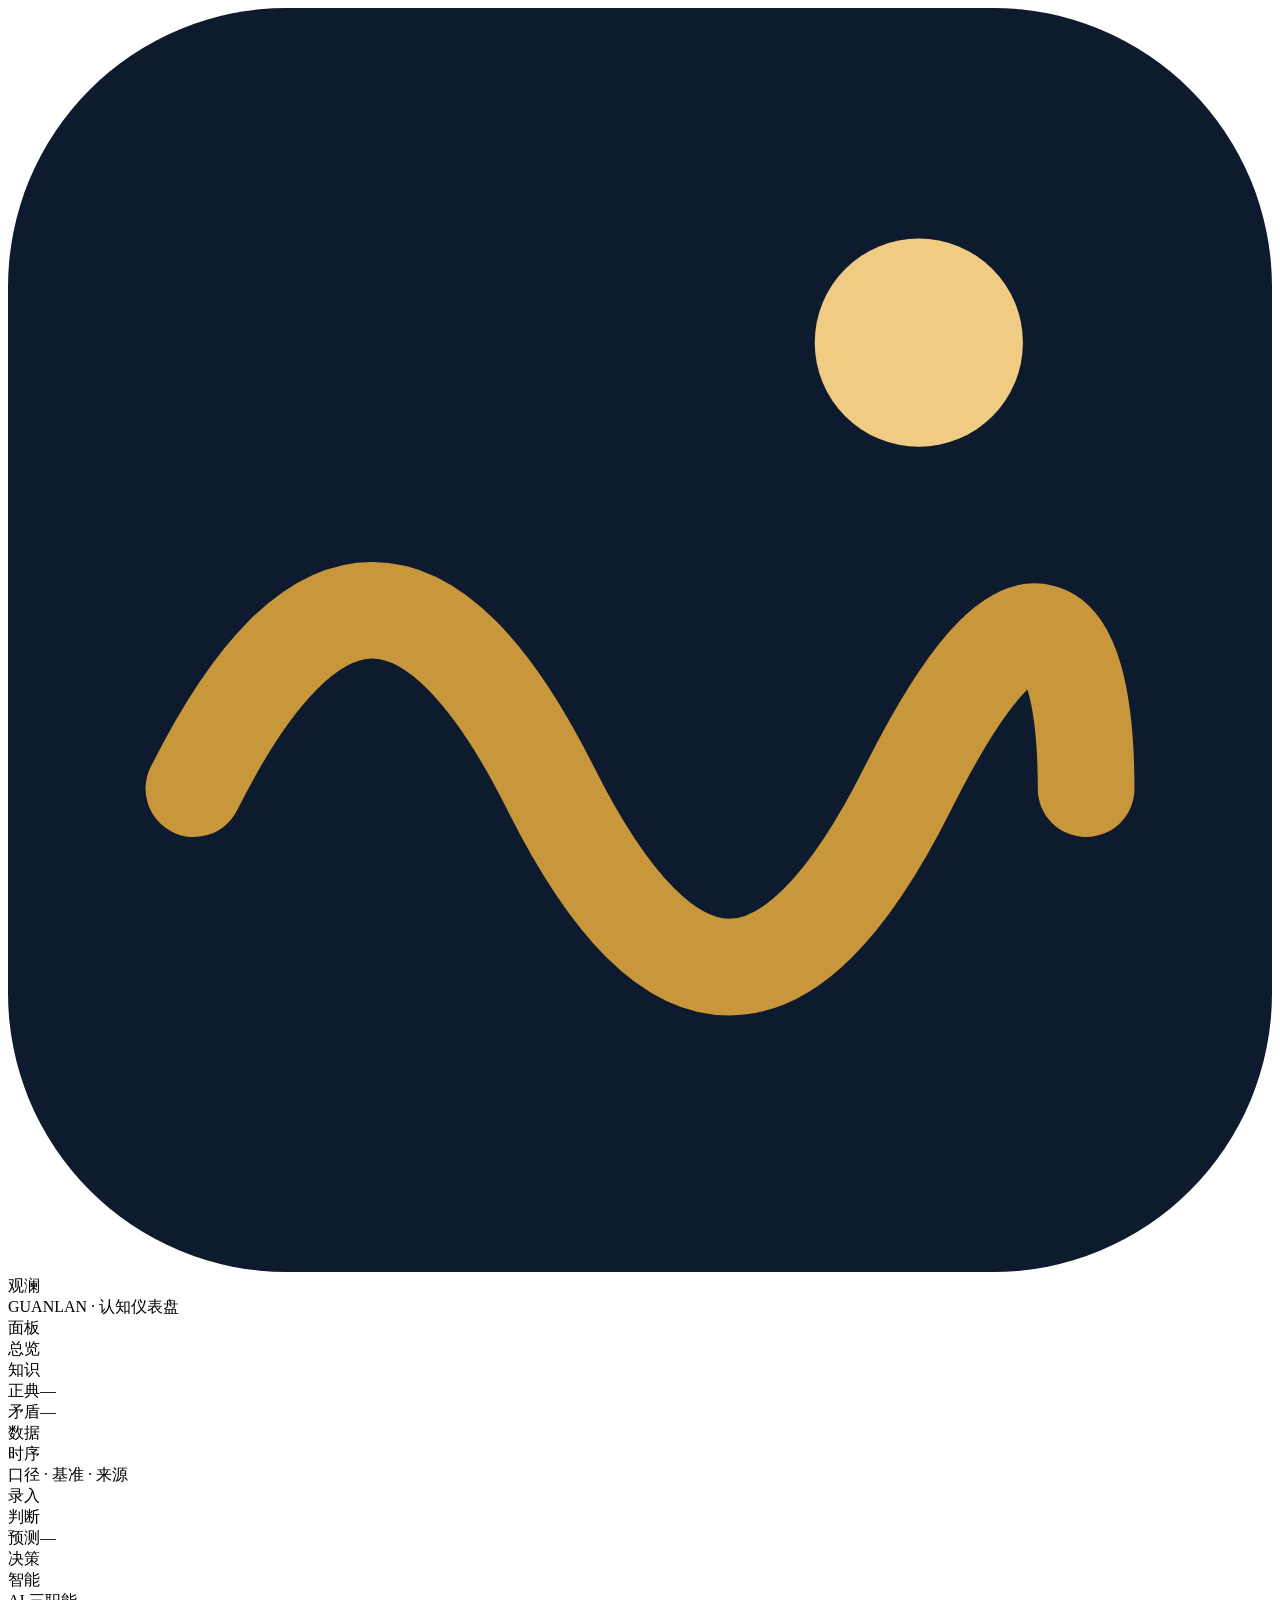
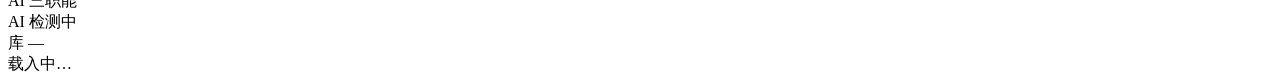
==== static/index.html @ cc78b64e "guanlan: 个人认知平台 v1.0 —— 四器官·五层·六不变量 源自 WorkBuddy 共享对话的方案落地（claim 台账 + 证据分层 + vintage 时序 + 矛盾检测 + Bri" ====
<!DOCTYPE html>
<html lang="zh-CN">
<head>
<meta charset="utf-8">
<meta name="viewport" content="width=device-width, initial-scale=1">
<title>观澜 · 个人认知平台</title>
<link rel="stylesheet" href="/style.css">
<link rel="icon" href="data:image/svg+xml,%3Csvg xmlns='http://www.w3.org/2000/svg' viewBox='0 0 32 32'%3E%3Crect width='32' height='32' rx='7' fill='%230e1a2e'/%3E%3Cpath d='M4 20c3-6 6-6 9 0s6 6 9 0 6-6 6 0' stroke='%23c9973b' stroke-width='2.4' fill='none' stroke-linecap='round'/%3E%3Ccircle cx='24' cy='9' r='2.6' fill='%23efcb84'/%3E%3C/svg%3E">
</head>
<body>

<div class="shell">
  <aside class="side">
    <div class="brand">
      <div class="brand-mark">
        <svg viewBox="0 0 34 34" aria-hidden="true">
          <rect width="34" height="34" rx="7.5" fill="#0e1a2e"/>
          <path d="M5 21c3.2-6.4 6.4-6.4 9.6 0s6.4 6.4 9.6 0 4.8-4.8 4.8 0" stroke="#c9973b" stroke-width="2.6" fill="none" stroke-linecap="round"/>
          <circle cx="24.5" cy="9" r="2.8" fill="#efcb84"/>
        </svg>
      </div>
      <div>
        <div class="brand-name">观澜</div>
        <div class="brand-sub">GUANLAN · 认知仪表盘</div>
      </div>
    </div>

    <nav class="nav" id="nav">
      <div class="nav-group">面板</div>
      <div class="nav-item" data-route="overview"><span>总览</span></div>

      <div class="nav-group">知识</div>
      <div class="nav-item" data-route="canon">
        <span>正典</span><span class="count" id="c-canon">—</span></div>
      <div class="nav-item" data-route="conflicts">
        <span>矛盾</span><span class="count" id="c-conf">—</span></div>

      <div class="nav-group">数据</div>
      <div class="nav-item" data-route="series"><span>时序</span></div>
      <div class="nav-item" data-route="library"><span>口径 · 基准 · 来源</span></div>
      <div class="nav-item" data-route="entry"><span>录入</span></div>

      <div class="nav-group">判断</div>
      <div class="nav-item" data-route="predictions">
        <span>预测</span><span class="count" id="c-pred">—</span></div>
      <div class="nav-item" data-route="decisions"><span>决策</span></div>

      <div class="nav-group">智能</div>
      <div class="nav-item" data-route="ai"><span>AI 三职能</span></div>
    </nav>

    <div class="side-foot">
      <div><span class="k">AI</span> <span class="v" id="f-ai">检测中</span></div>
      <div><span class="k">库</span> <span class="v" id="f-db">—</span></div>
    </div>
  </aside>

  <main class="main" id="main">
    <div class="loading">载入中…</div>
  </main>
</div>

<script src="/app.js"></script>
</body>
</html>
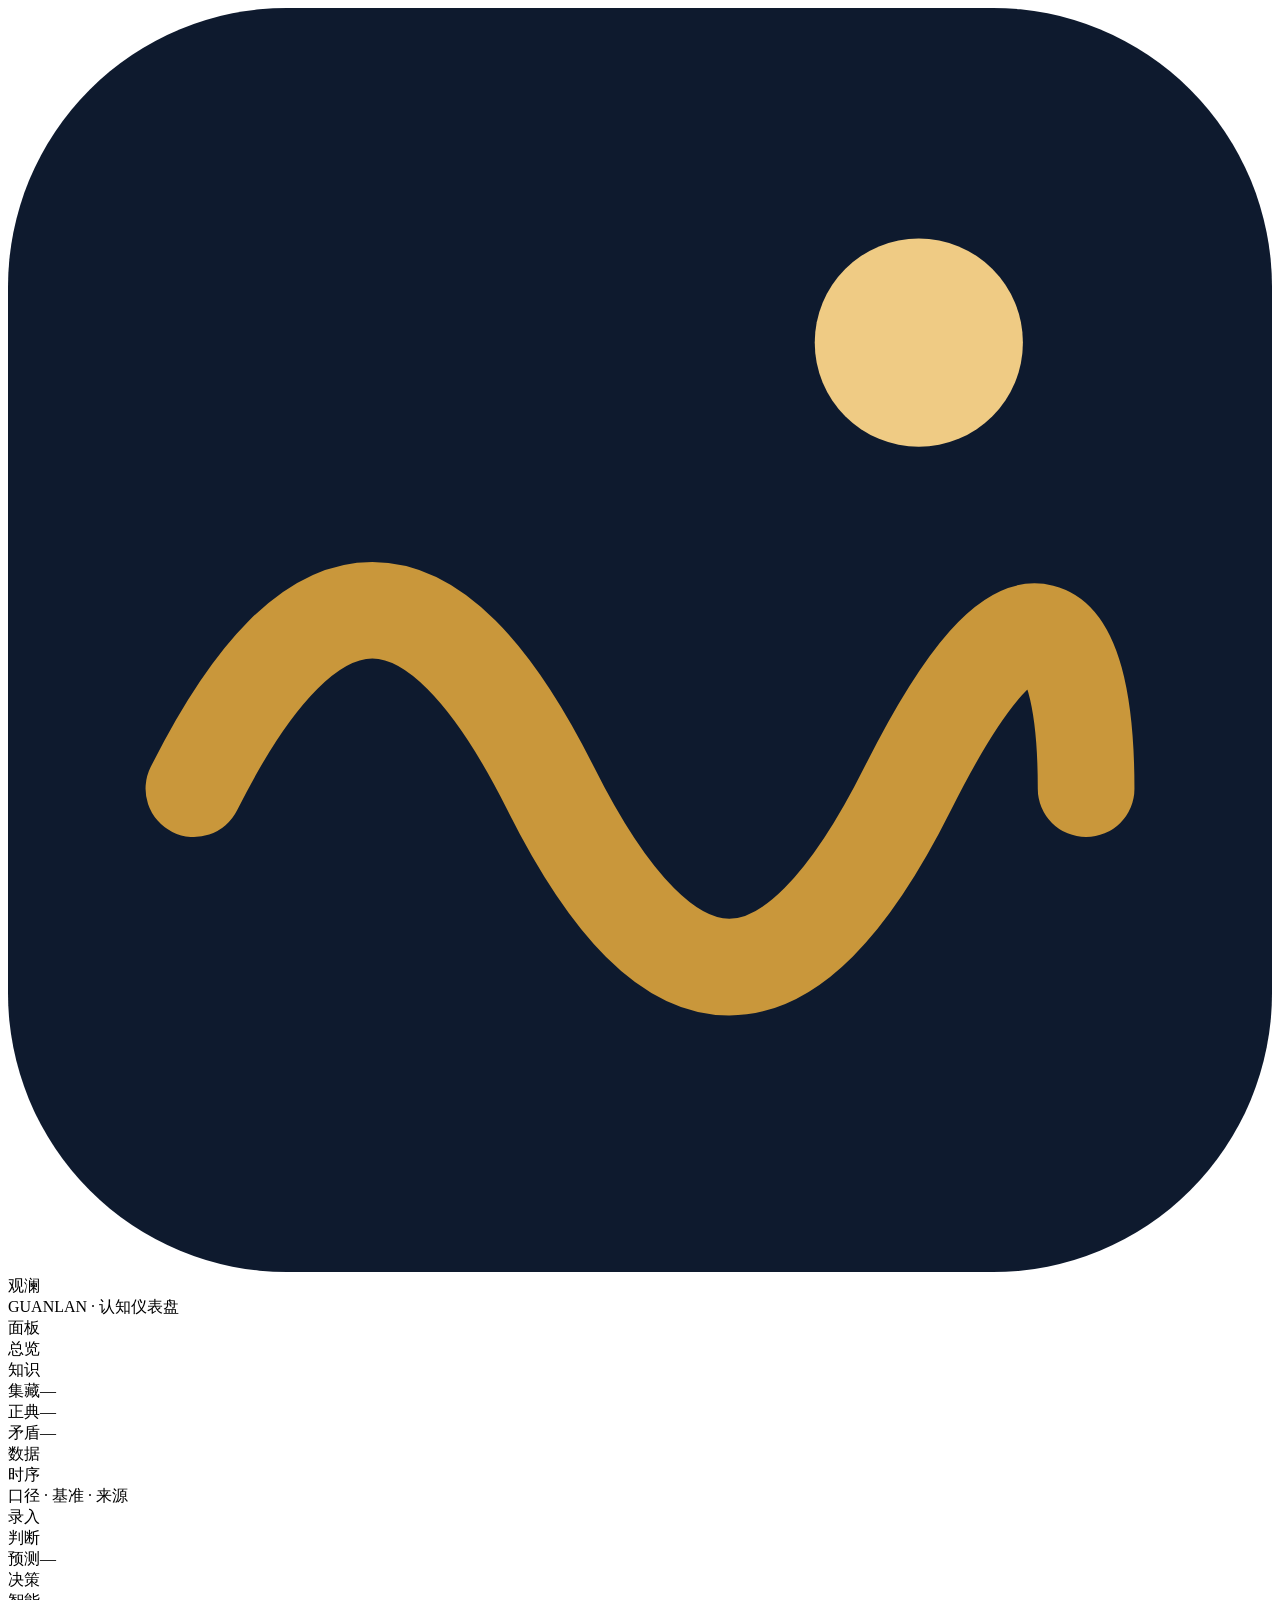
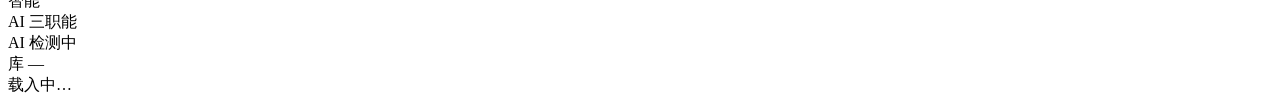
==== commit d98cfbf6: "clips: 新增「集藏」层 —— 自由标签信息收纳 三层信息流定型：集藏(raw 进料) → 待验证(半结构) → 正典(严谨台账)。 - clips 表 + FTS5 trigram + 触发器同" ====
--- a/static/index.html
+++ b/static/index.html
@@ -30,6 +30,8 @@
       <div class="nav-item" data-route="overview"><span>总览</span></div>
 
       <div class="nav-group">知识</div>
+      <div class="nav-item" data-route="clips">
+        <span>集藏</span><span class="count" id="c-clips">—</span></div>
       <div class="nav-item" data-route="canon">
         <span>正典</span><span class="count" id="c-canon">—</span></div>
       <div class="nav-item" data-route="conflicts">
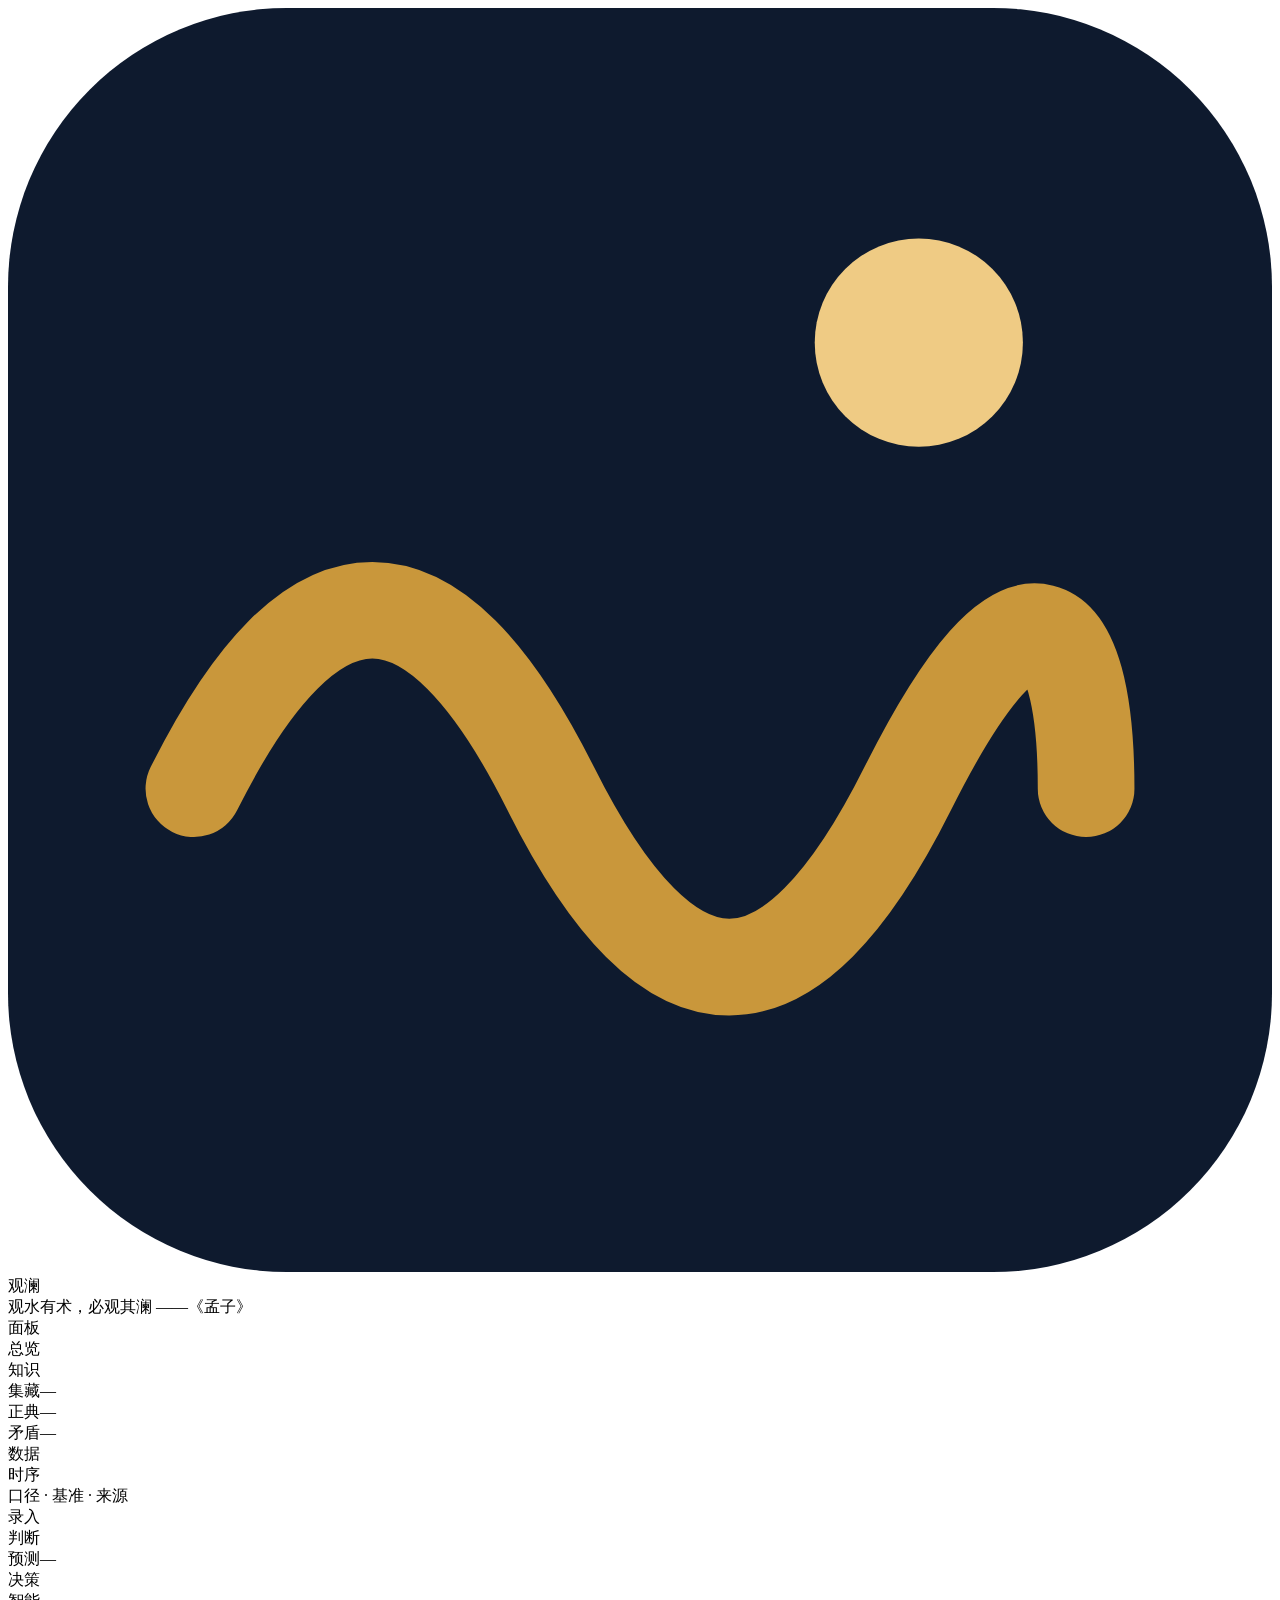
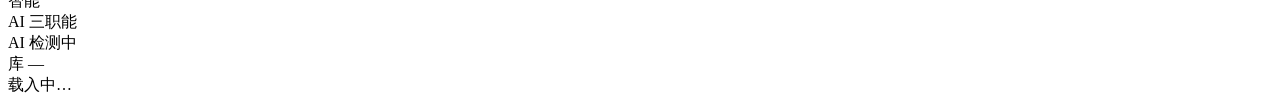
==== commit 1379eeea: "brand: 品牌区贴孟子名句 + 衬线字体栈 Windows 适配 - 副句换「观水有术，必观其澜 ——《孟子》」 - 字体栈去掉 Mac 独有的 Songti SC，补华文中宋/新宋体/仿宋   " ====
--- a/static/index.html
+++ b/static/index.html
@@ -21,7 +21,7 @@
       </div>
       <div>
         <div class="brand-name">观澜</div>
-        <div class="brand-sub">GUANLAN · 认知仪表盘</div>
+        <div class="brand-sub">观水有术，必观其澜 <span class="bs-src">——《孟子》</span></div>
       </div>
     </div>
 
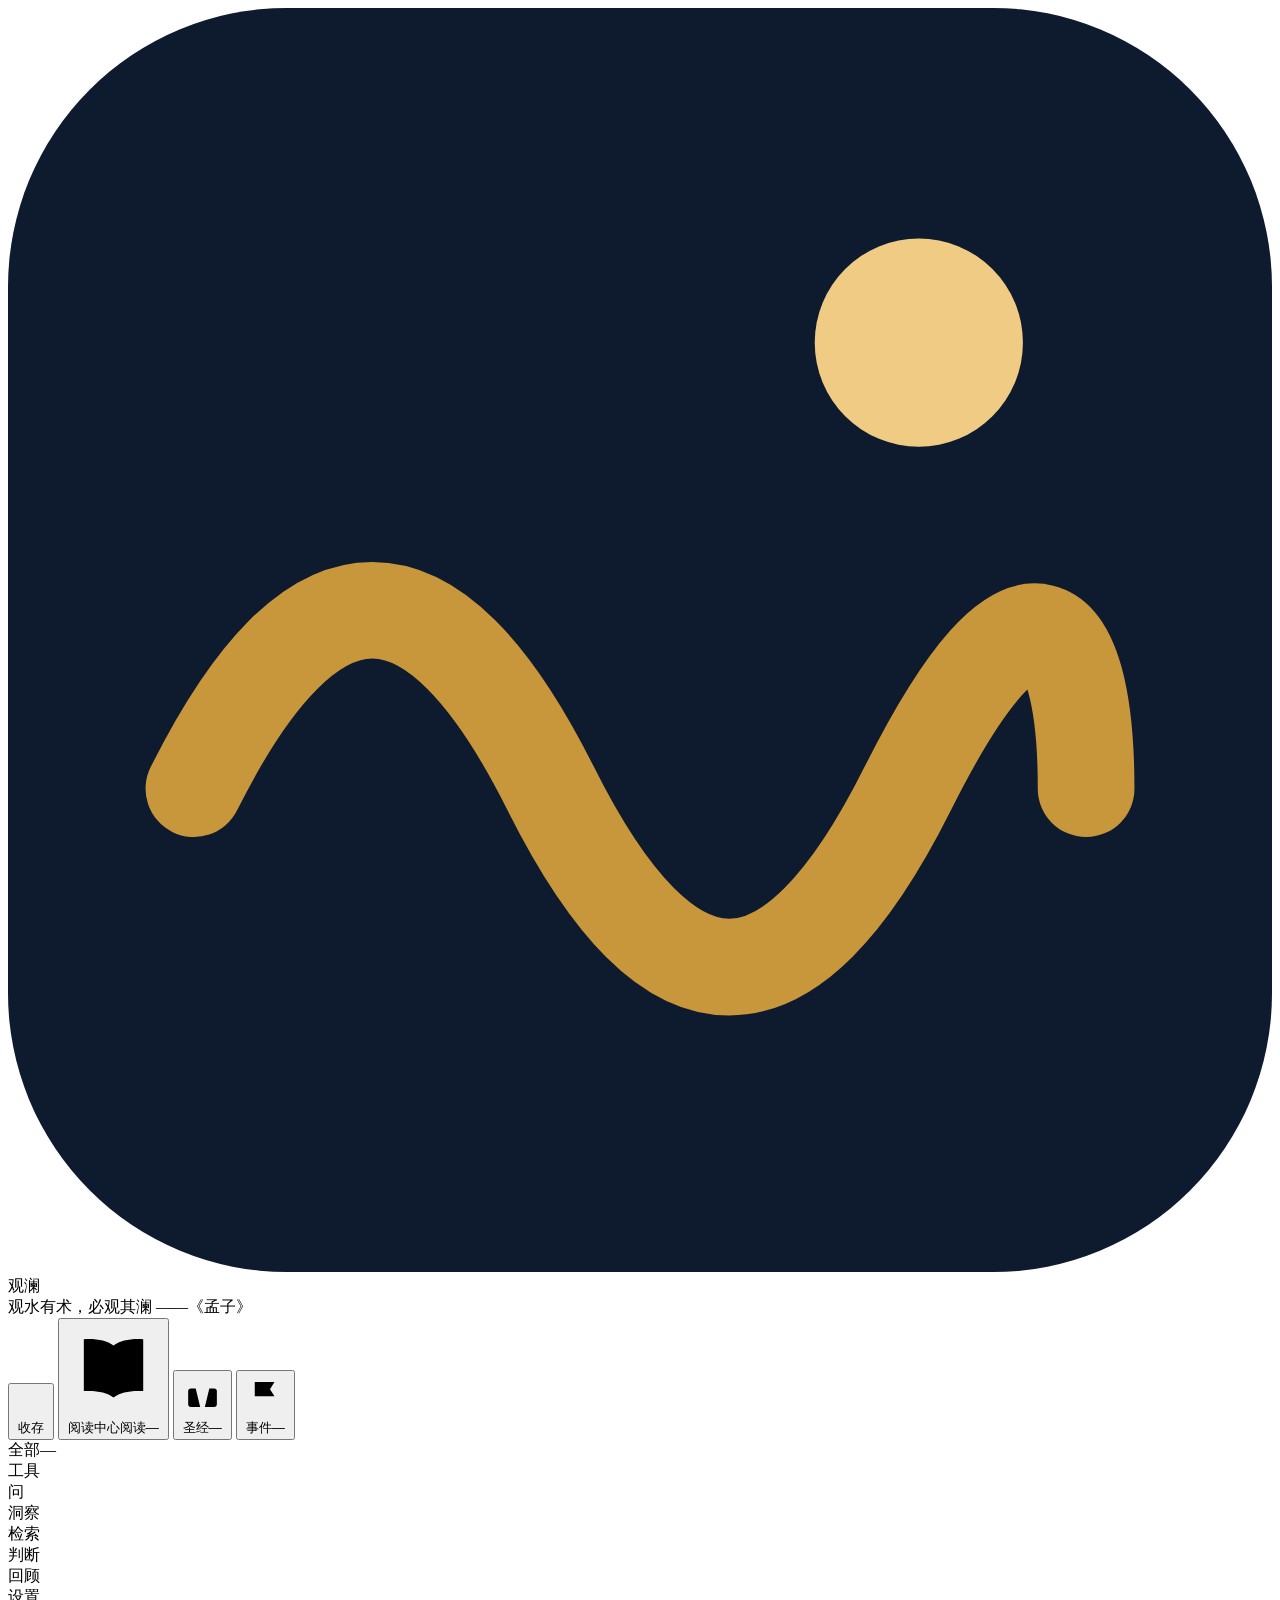
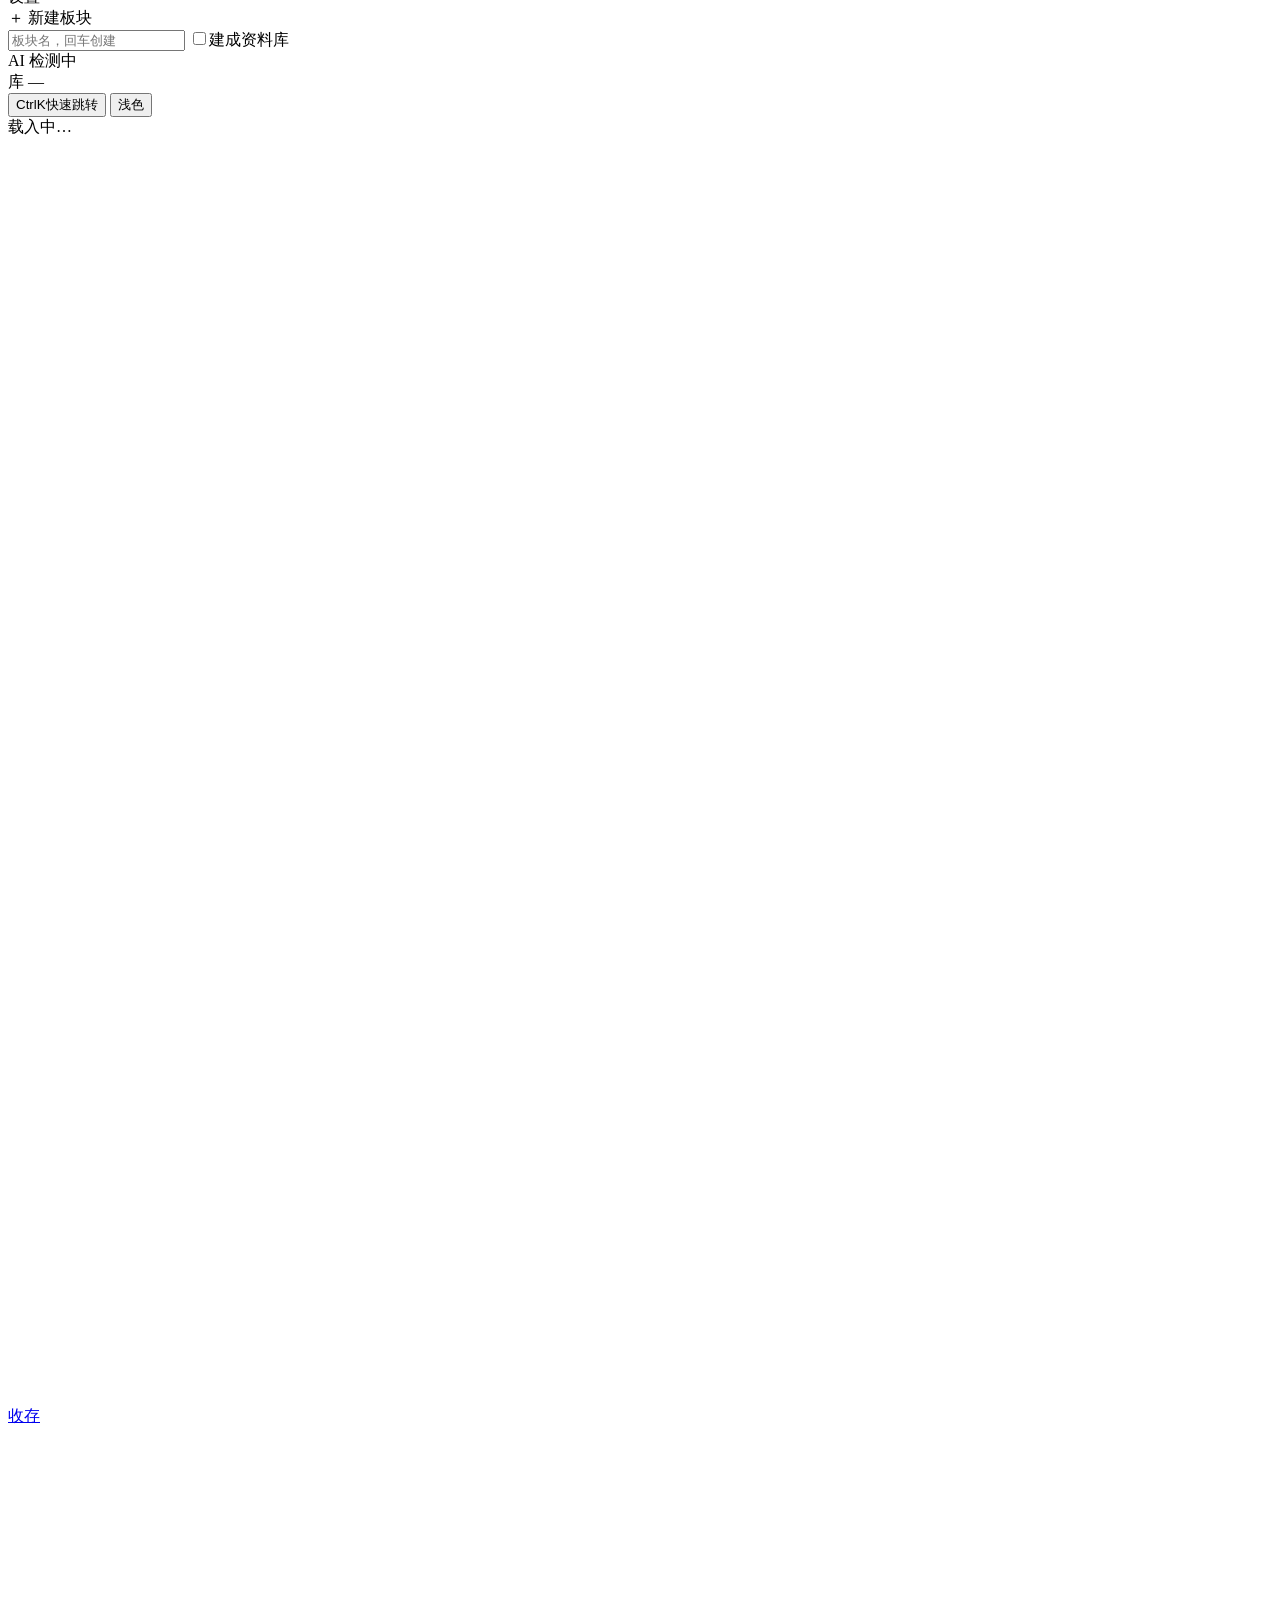
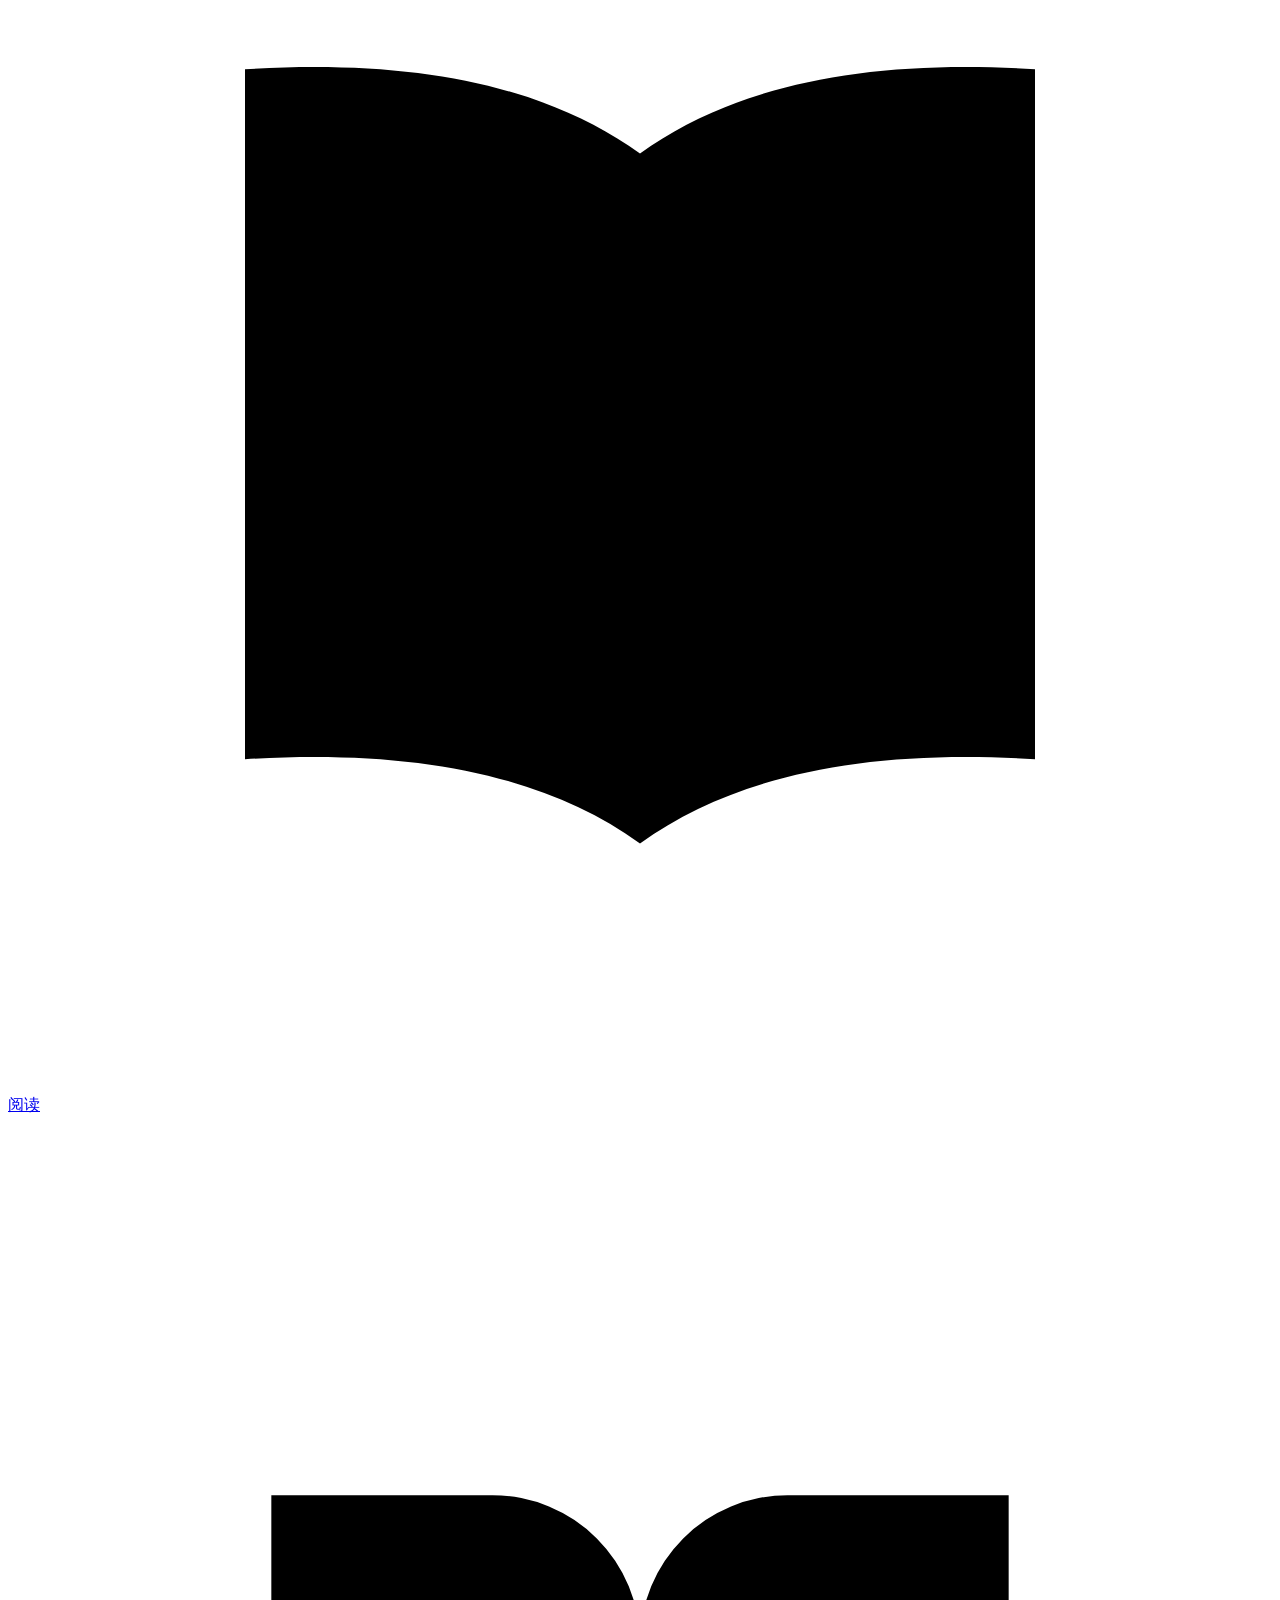
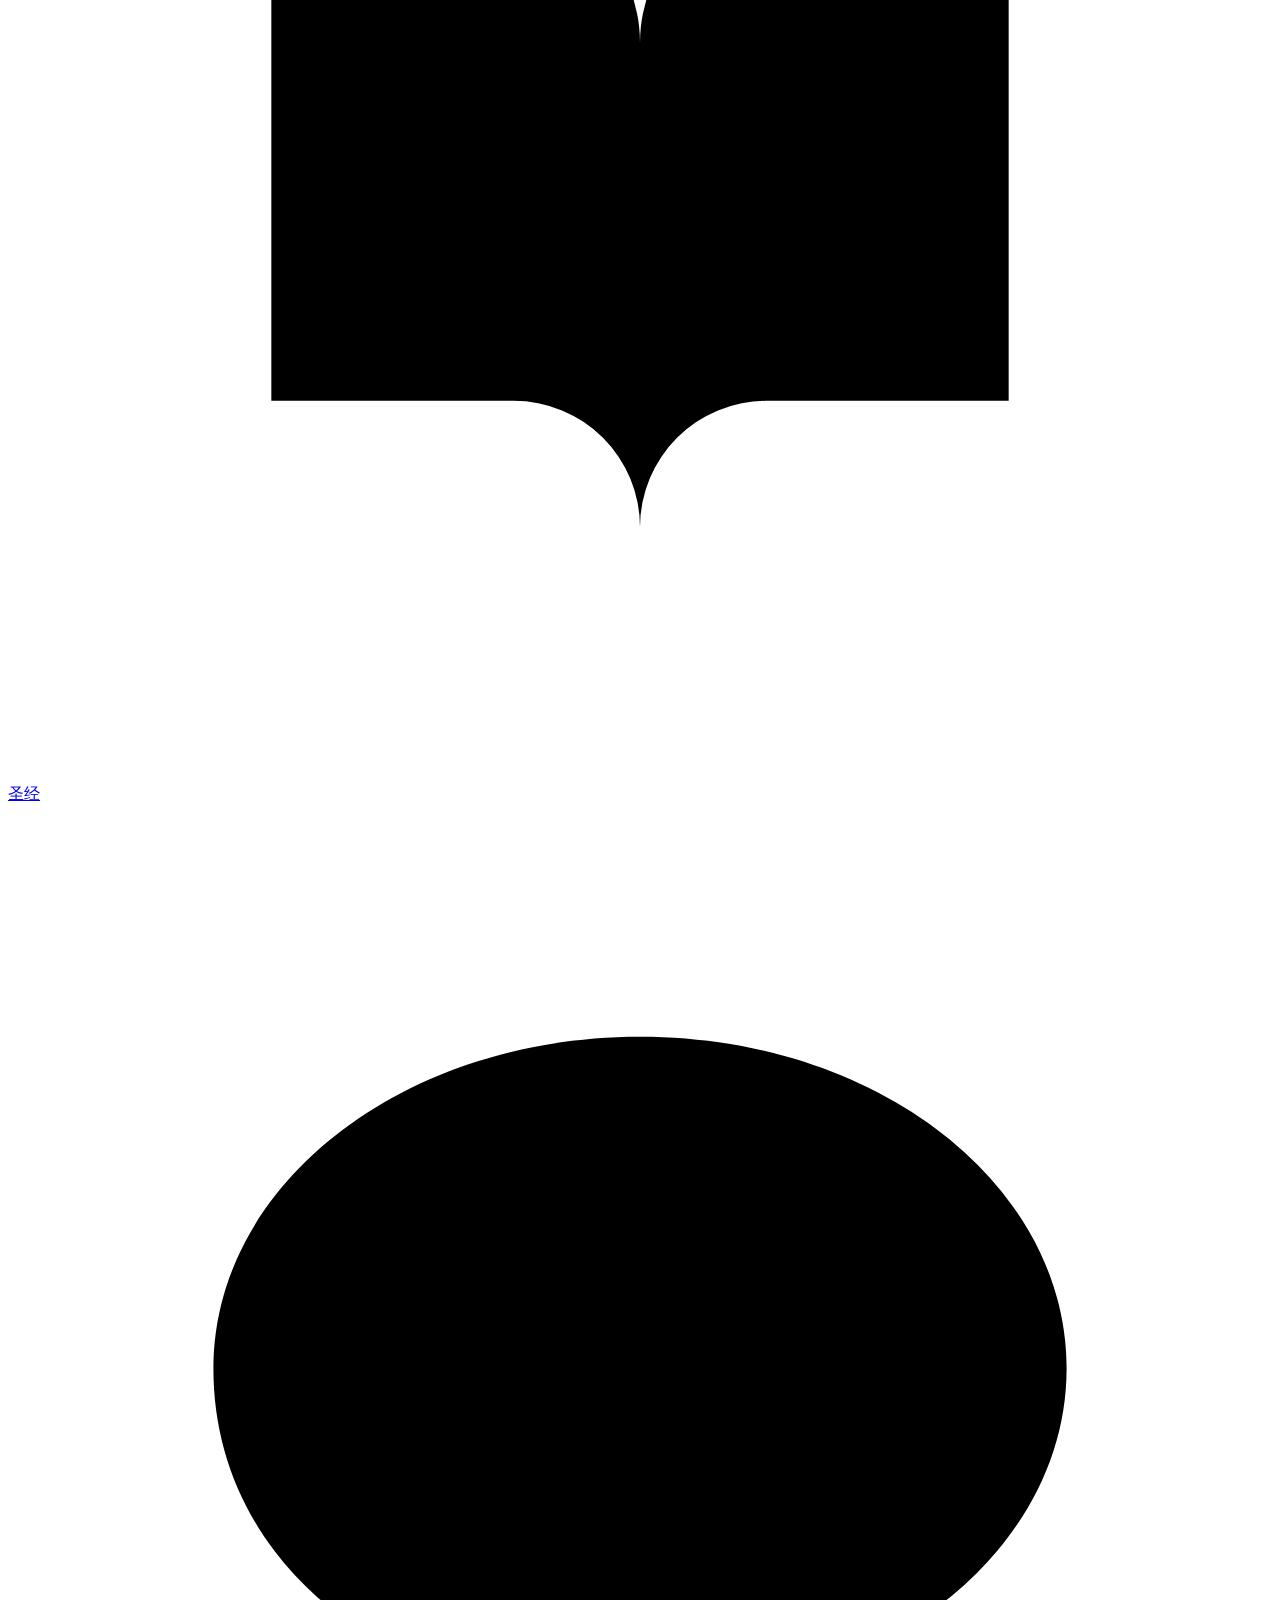
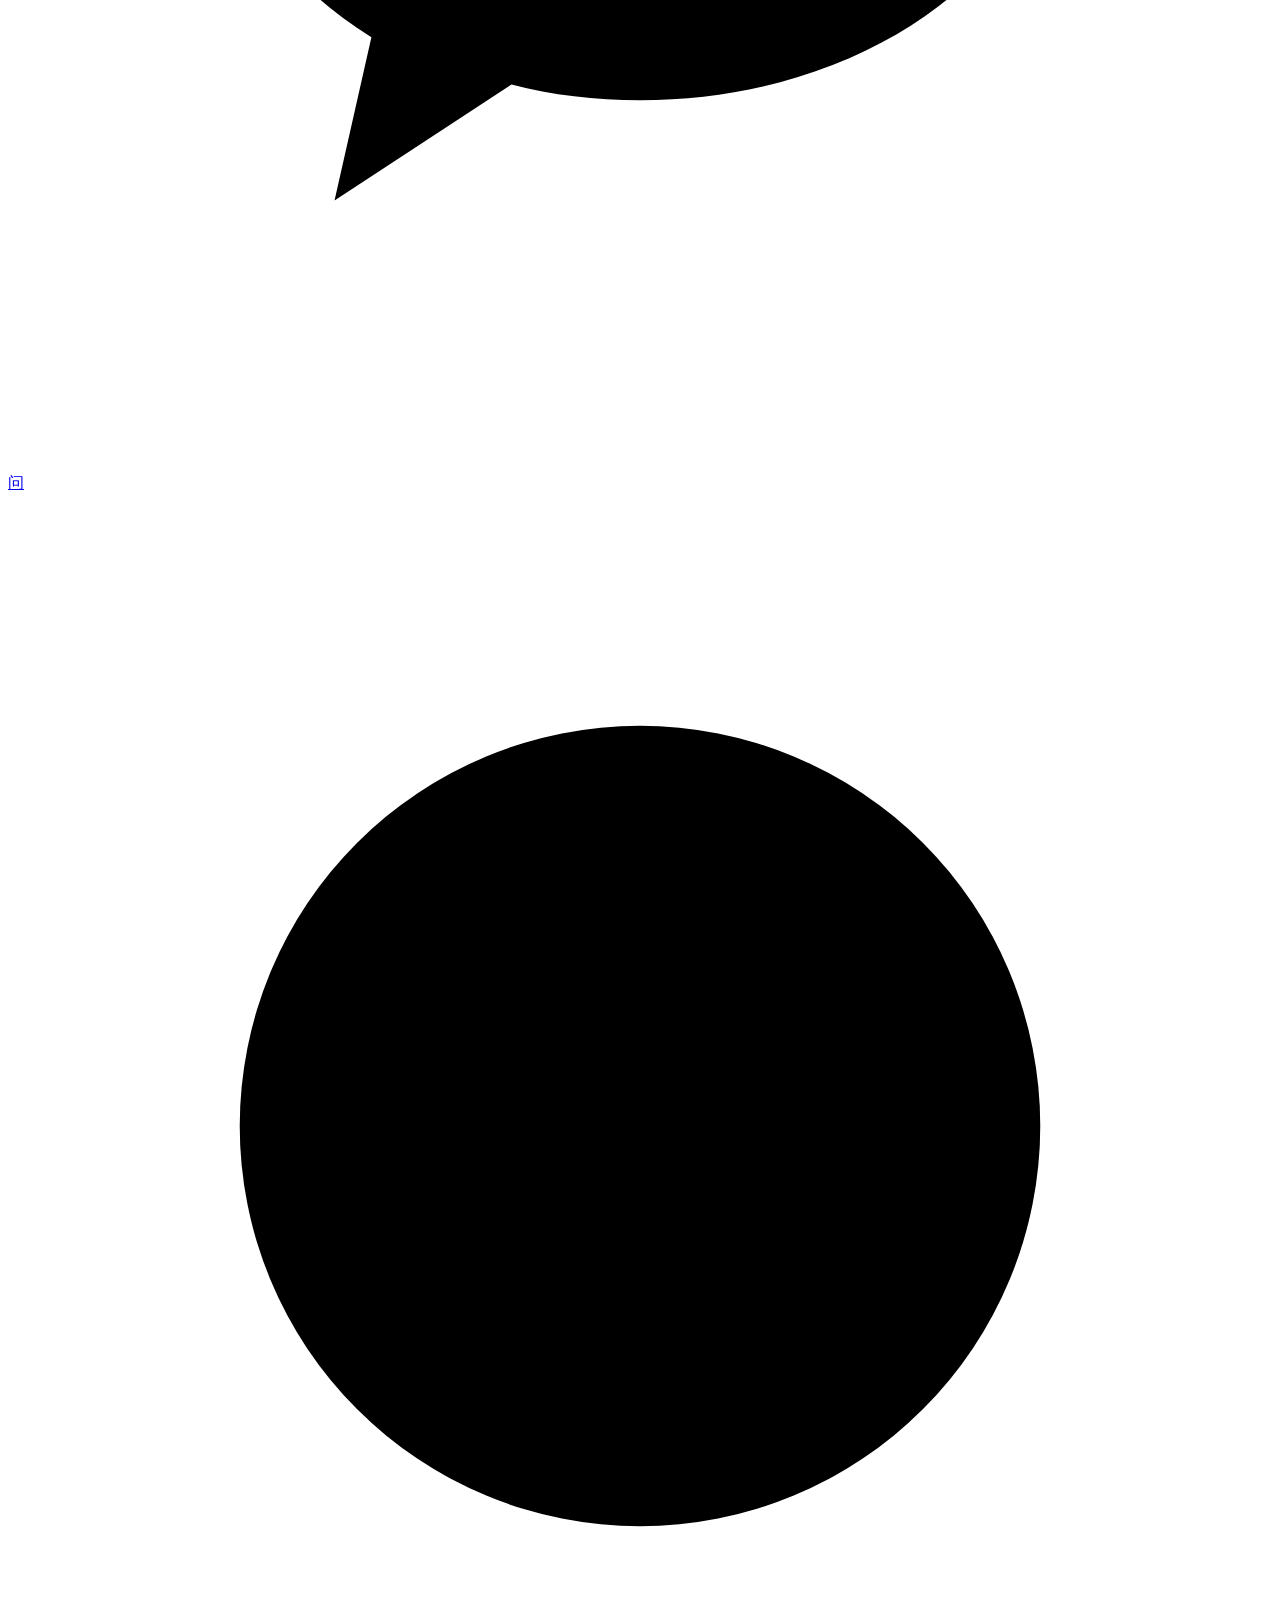
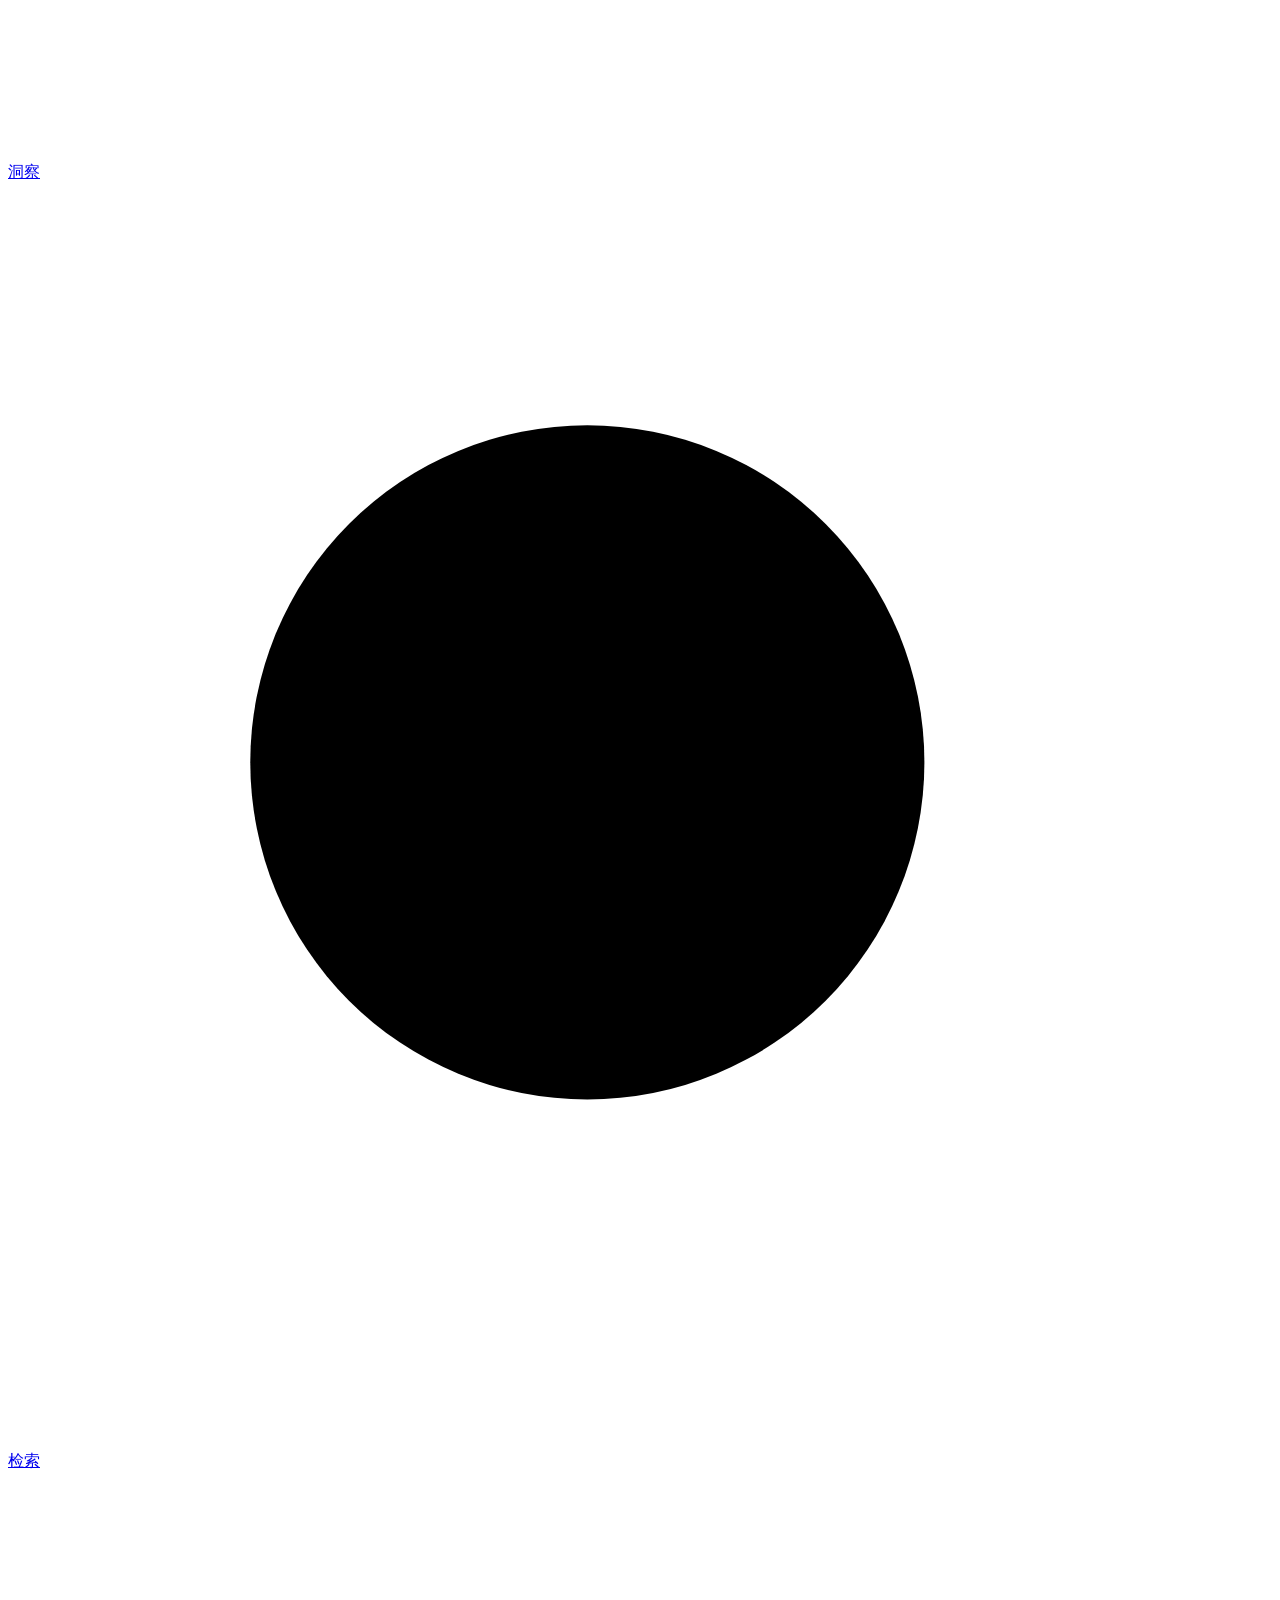
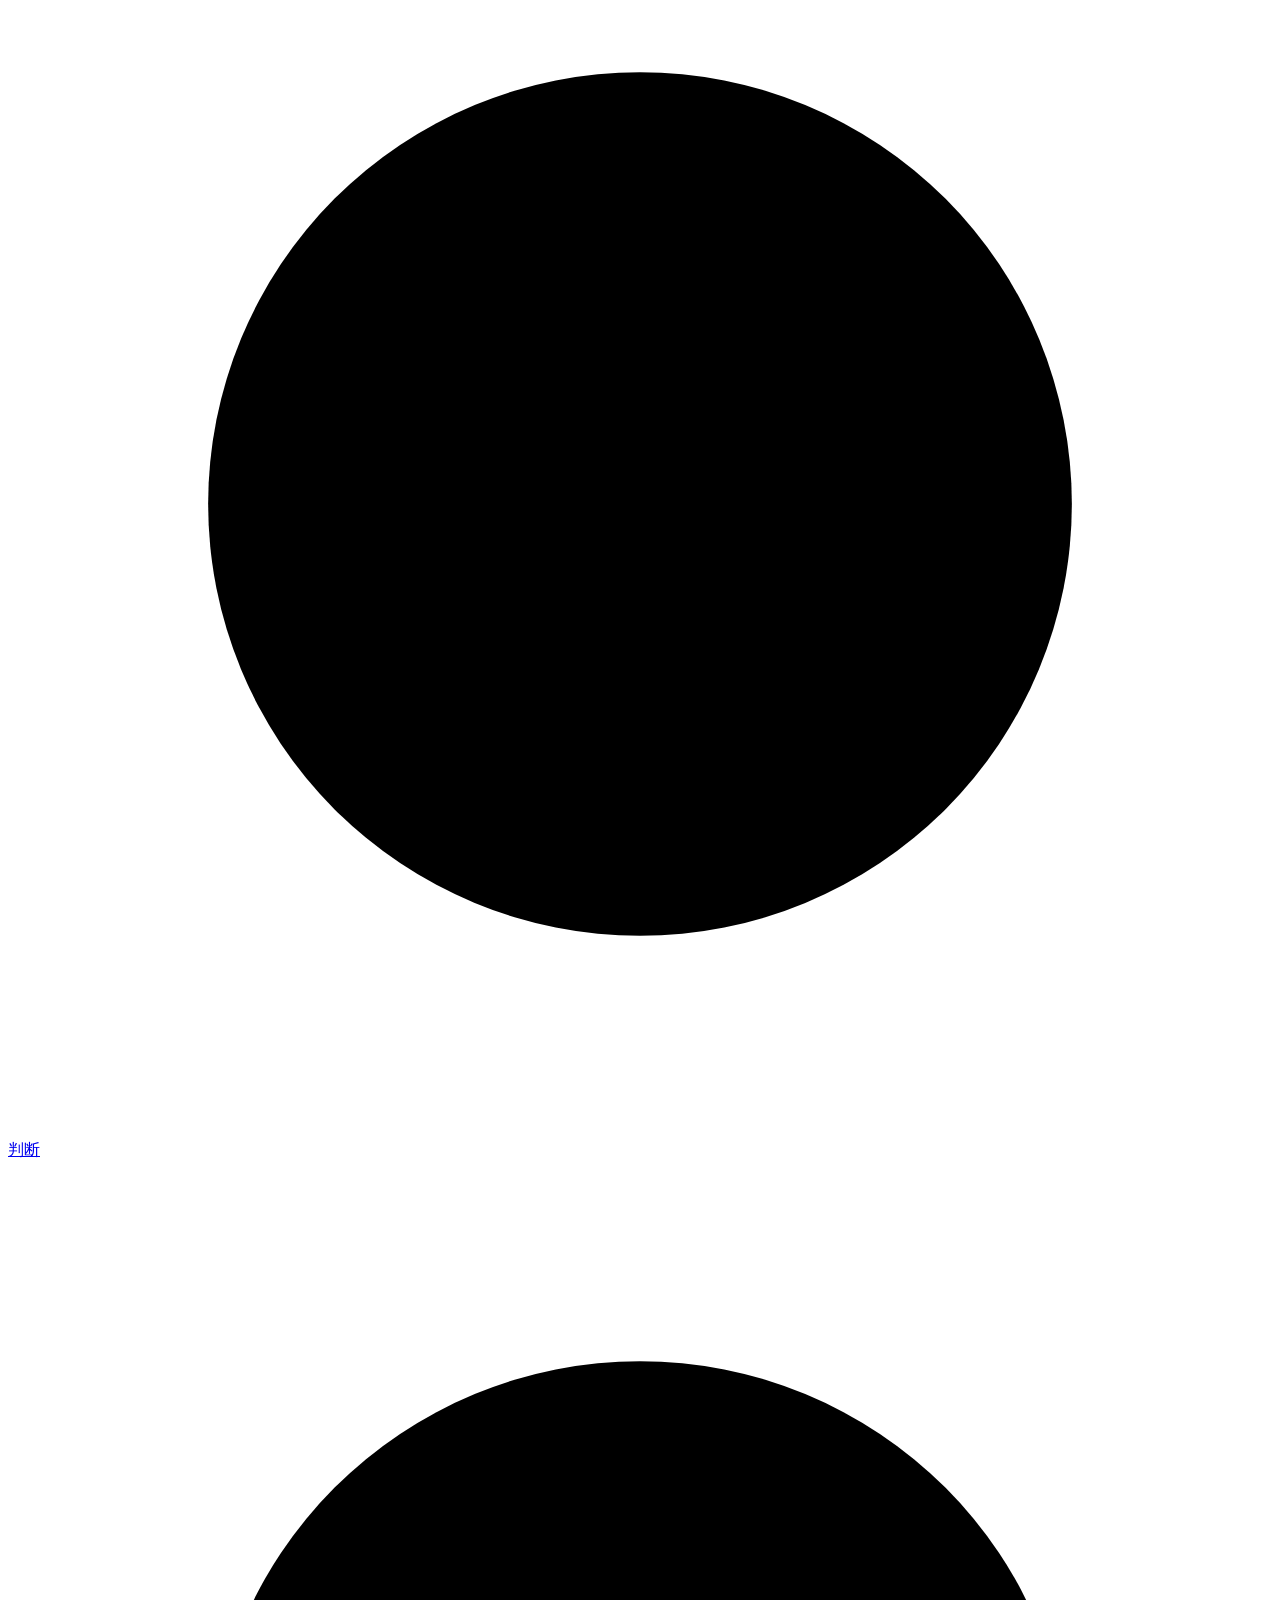
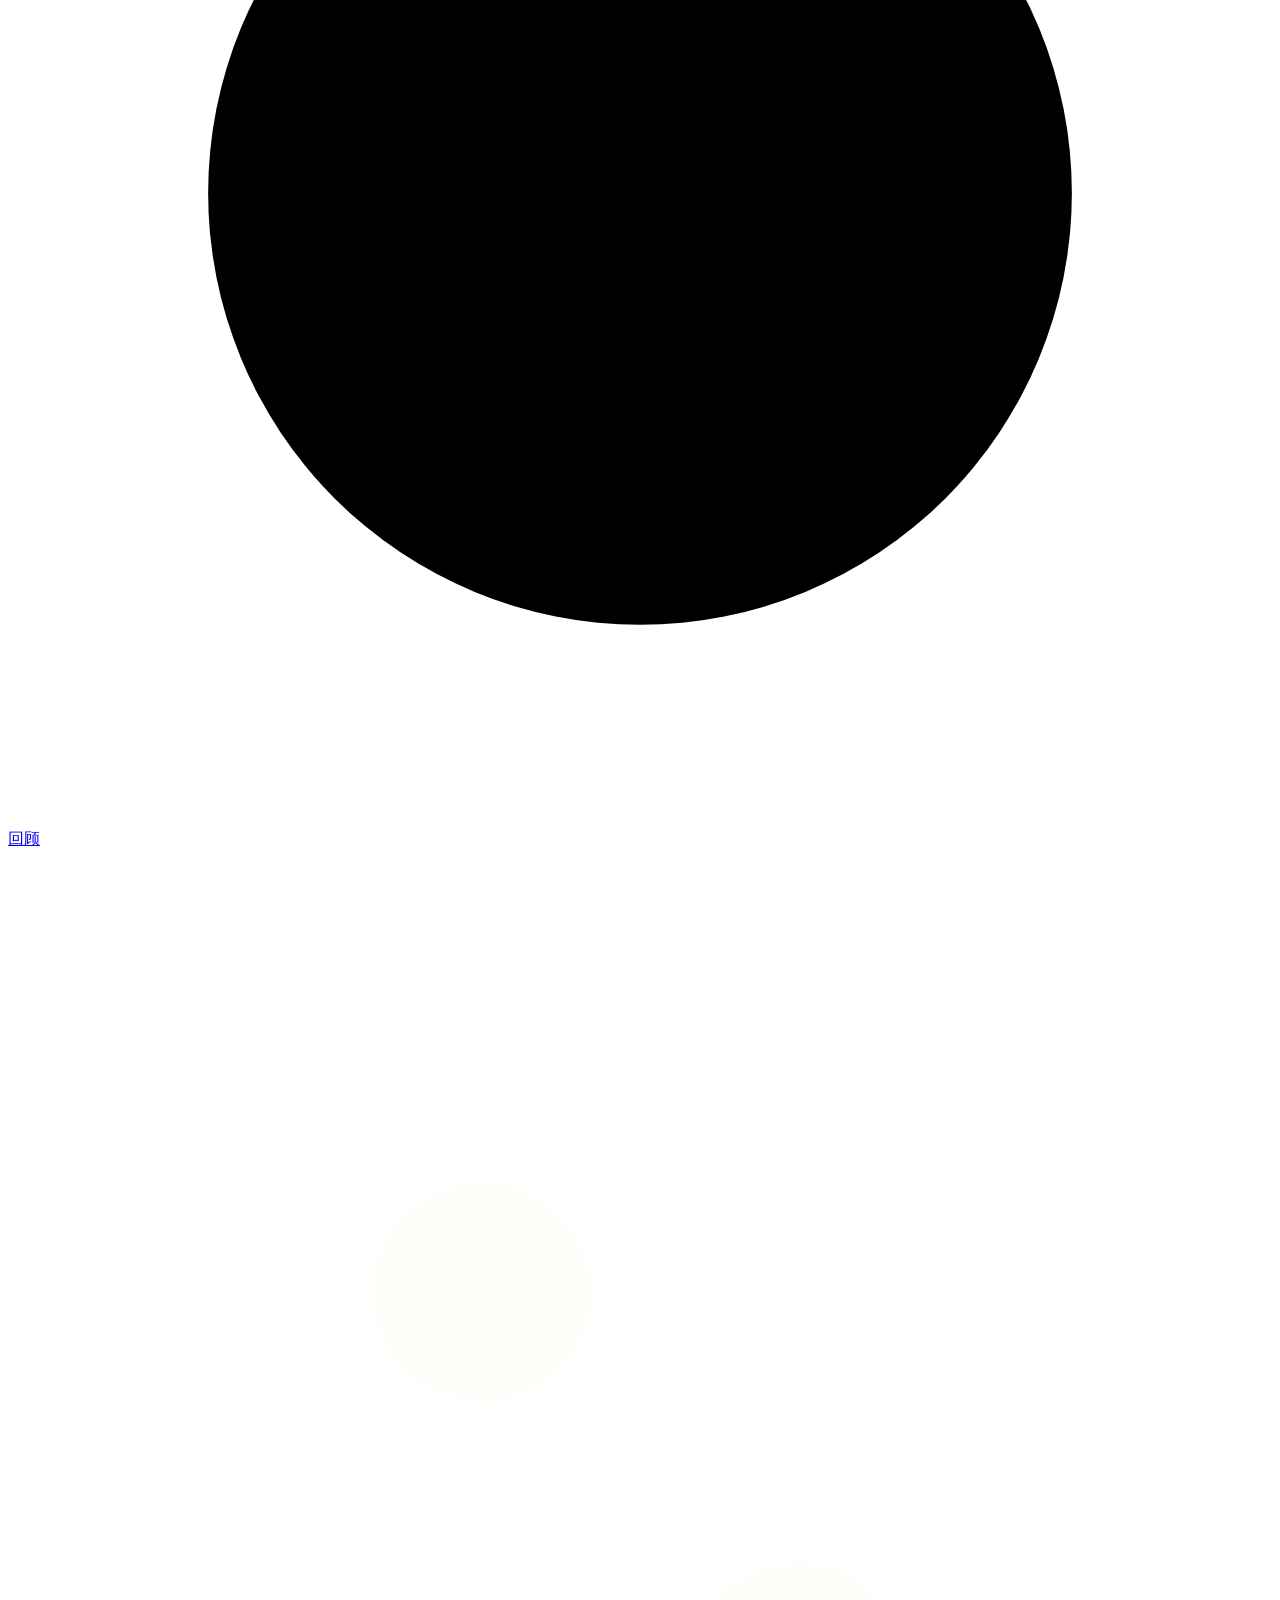
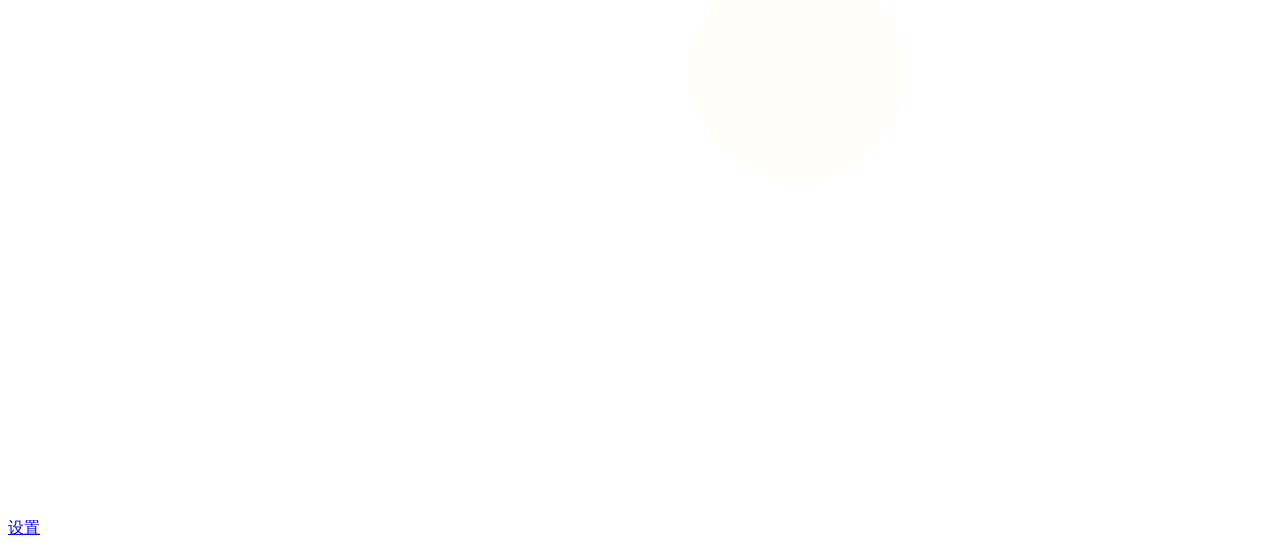
==== commit 62e6de4e: "chore: 收录 2026-11 本地全部进展，准备首次发布 阅读中心（PDF/EPUB/DOCX/XLSX 解析、分章阅读、五色批注、全文检索、AI 伴读）、 圣经模块、事件专题、云同步与点对点同" ====
--- a/static/index.html
+++ b/static/index.html
@@ -2,9 +2,24 @@
 <html lang="zh-CN">
 <head>
 <meta charset="utf-8">
-<meta name="viewport" content="width=device-width, initial-scale=1">
-<title>观澜 · 个人认知平台</title>
+<meta name="viewport" content="width=device-width, initial-scale=1, viewport-fit=cover">
+<meta name="theme-color" content="#f5f3ee">
+<meta name="apple-mobile-web-app-capable" content="yes">
+<meta name="mobile-web-app-capable" content="yes">
+<meta name="apple-mobile-web-app-status-bar-style" content="default">
+<meta name="apple-mobile-web-app-title" content="观澜">
+<meta name="format-detection" content="telephone=no">
+<title>观澜 · 收存</title>
+<link rel="manifest" href="/manifest.webmanifest">
+<link rel="apple-touch-icon" href="/icon-180.png">
 <link rel="stylesheet" href="/style.css">
+<link rel="stylesheet" href="/extra.css">
+<link rel="stylesheet" href="/mobile.css">
+<link rel="stylesheet" href="/reading.css">
+<link rel="stylesheet" href="/bible.css">
+<link rel="stylesheet" href="/theme-v2.css">
+<link rel="stylesheet" href="/event-topics.css">
+<link rel="stylesheet" href="/reading-ai.css">
 <link rel="icon" href="data:image/svg+xml,%3Csvg xmlns='http://www.w3.org/2000/svg' viewBox='0 0 32 32'%3E%3Crect width='32' height='32' rx='7' fill='%230e1a2e'/%3E%3Cpath d='M4 20c3-6 6-6 9 0s6 6 9 0 6-6 6 0' stroke='%23c9973b' stroke-width='2.4' fill='none' stroke-linecap='round'/%3E%3Ccircle cx='24' cy='9' r='2.6' fill='%23efcb84'/%3E%3C/svg%3E">
 </head>
 <body>
@@ -26,34 +41,105 @@
     </div>
 
     <nav class="nav" id="nav">
-      <div class="nav-group">面板</div>
-      <div class="nav-item" data-route="overview"><span>总览</span></div>
+      <!-- 桌面端四个平级板块；切换的是整套侧栏，不是加一个菜单项。 -->
+      <div class="sect-switch" id="sect-switch">
+        <button class="sect-btn" data-sect="vault" type="button" title="收存 · 剪藏、板块与知识卡">
+          <svg viewBox="0 0 24 24" aria-hidden="true"><path d="M4 7h16M4 12h16M4 17h9"/></svg>
+          <span>收存</span>
+        </button>
+        <button class="sect-btn" data-sect="reading" type="button" title="阅读中心 · 我的主要阅读阵地">
+          <svg viewBox="0 0 24 24" aria-hidden="true"><path d="M12 6.2C10.2 4.9 7.7 4.4 4.5 4.6v13.1c3.2-.2 5.7.3 7.5 1.6 1.8-1.3 4.3-1.8 7.5-1.6V4.6c-3.2-.2-5.7.3-7.5 1.6z"/><path d="M12 6.2v13.1"/></svg>
+          <span class="sect-label-full">阅读中心</span><span class="sect-label-short">阅读</span><span class="sect-count" id="c-reading">—</span>
+        </button>
+        <button class="sect-btn" data-sect="bible" type="button" title="圣经阅读地 · 分卷分章读经、标注与灵修笔记">
+          <svg viewBox="0 0 24 24" aria-hidden="true"><path d="M12 5.4v13.2M8.2 8.6H5.6A1.6 1.6 0 0 0 4 10.2v7.1a1.6 1.6 0 0 0 1.6 1.6h5.1M15.8 8.6h2.6a1.6 1.6 0 0 1 1.6 1.6v7.1a1.6 1.6 0 0 1-1.6 1.6h-5.1"/><path d="M12 5.4l-2-2M12 5.4l2-2"/></svg>
+          <span>圣经</span><span class="sect-count" id="c-bible">—</span>
+        </button>
+        <button class="sect-btn" data-sect="events" type="button" title="事件 · 资料归集、进展时间线与复盘">
+          <svg viewBox="0 0 24 24" aria-hidden="true"><path d="M6 3v18M6 5h11l-2.5 4L17 13H6"/><path d="M9 18h8"/></svg>
+          <span>事件</span><span class="sect-count" id="c-events">—</span>
+        </button>
+      </div>
 
-      <div class="nav-group">知识</div>
-      <div class="nav-item" data-route="clips">
-        <span>集藏</span><span class="count" id="c-clips">—</span></div>
-      <div class="nav-item" data-route="canon">
-        <span>正典</span><span class="count" id="c-canon">—</span></div>
-      <div class="nav-item" data-route="conflicts">
-        <span>矛盾</span><span class="count" id="c-conf">—</span></div>
+      <div id="nav-vault">
+        <div class="nav-item" data-route=""><span>全部</span><span class="count" id="c-clips">—</span></div>
 
-      <div class="nav-group">数据</div>
-      <div class="nav-item" data-route="series"><span>时序</span></div>
-      <div class="nav-item" data-route="library"><span>口径 · 基准 · 来源</span></div>
-      <div class="nav-item" data-route="entry"><span>录入</span></div>
+        <div class="nav-group">工具</div>
+        <div class="nav-item" data-route="ask"><span>问</span></div>
+        <div class="nav-item" data-route="insight"><span>洞察</span></div>
+        <div class="nav-item" data-route="search"><span>检索</span></div>
+        <div class="nav-item" data-route="verdicts"><span>判断</span></div>
+        <div class="nav-item" data-route="review"><span>回顾</span></div>
+        <div class="nav-item" data-route="more"><span>设置</span></div>
 
-      <div class="nav-group">判断</div>
-      <div class="nav-item" data-route="predictions">
-        <span>预测</span><span class="count" id="c-pred">—</span></div>
-      <div class="nav-item" data-route="decisions"><span>决策</span></div>
+        <div id="board-list"></div>
+        <div class="nav-item nav-add" id="board-add"><span>＋ 新建板块</span></div>
+        <div class="board-new" id="board-new">
+          <input type="text" id="board-new-input" maxlength="20" placeholder="板块名，回车创建">
+          <label class="board-new-kind" title="资料库用来放原件、原始数据和权威原文">
+            <input type="checkbox" id="board-new-archive"><span>建成资料库</span></label>
+        </div>
+      </div>
 
-      <div class="nav-group">智能</div>
-      <div class="nav-item" data-route="ai"><span>AI 三职能</span></div>
+      <div id="nav-events" hidden>
+        <div class="nav-group">事件专题</div>
+        <a class="nav-item" href="#/events"><span>事件总览</span><span class="count" id="c-event-topics">—</span></a>
+        <a class="nav-item" href="#/events"><span>跟踪与复盘</span></a>
+        <div class="ev-nav-note">关联已有资料，追加实际进展；<br>不复制、不移动原收存。</div>
+        <div class="nav-group">回到</div>
+        <a class="nav-item" href="#/"><span>收存 / 知识卡</span></a>
+        <a class="nav-item" href="#/reading"><span>阅读中心</span></a>
+      </div>
+
+      <div id="nav-reading" hidden>
+        <div class="nav-group">阵地</div>
+        <a class="nav-item" href="#/reading"><span>书架总览</span><span class="count" id="c-books">—</span></a>
+        <a class="nav-item" href="#/reading/shelf/all"><span>全部资料</span></a>
+        <a class="nav-item" href="#/reading/shelf/none"><span>未分类</span></a>
+        <div id="reading-shelves"></div>
+        <a class="nav-item" id="reading-shelf-add" data-nav-ignore="1" href="#/reading"><span>＋ 新建书架</span></a>
+
+        <div class="nav-group">沉淀</div>
+        <a class="nav-item" href="#/reading/notes"><span>笔记</span><span class="count" id="c-notes">—</span></a>
+        <a class="nav-item" href="#/reading/search"><span>全文检索</span></a>
+        <a class="nav-item" href="#/reading/archive"><span>知识库归档</span></a>
+        <a class="nav-item" href="#/reading/stats"><span>阅读统计</span></a>
+
+        <div class="nav-group">回到</div>
+        <a class="nav-item" href="#/"><span>收存 / 知识卡</span></a>
+      </div>
+
+      <div id="nav-bible" hidden>
+        <div class="nav-group">读经</div>
+        <a class="nav-item" data-route="bible" href="#/bible"><span>读经台</span><span class="count" id="c-bible-read">—</span></a>
+        <a class="nav-item" href="#/bible/search"><span>经文检索</span></a>
+        <a class="nav-item" href="#/bible/highlights"><span>我的划重点</span></a>
+        <a class="nav-item" href="#/bible/notes"><span>灵修笔记</span></a>
+        <a class="nav-item" href="#/bible/import"><span>导入经文</span></a>
+        <div class="nav-group">研读资源</div>
+        <a class="nav-item bl-nav-ext" href="https://bibleproject.com/zh-hans/" target="_blank"
+          rel="noreferrer" title="圣经工程 · BibleProject 中文站（新窗口打开）">
+          <span>圣经工程</span><span class="count">↗</span></a>
+        <a class="nav-item bl-nav-ext" href="https://www.biblicaltraining.org/" target="_blank"
+          rel="noreferrer" title="BiblicalTraining 免费神学课程（新窗口打开）">
+          <span>BiblicalTraining</span><span class="count">↗</span></a>
+        <div class="nav-group">书卷</div>
+        <div id="bl-nav-books"></div>
+        <div class="nav-group">回到</div>
+        <a class="nav-item" href="#/"><span>收存 / 知识卡</span></a>
+        <a class="nav-item" href="#/reading"><span>阅读中心</span></a>
+      </div>
     </nav>
 
     <div class="side-foot">
       <div><span class="k">AI</span> <span class="v" id="f-ai">检测中</span></div>
       <div><span class="k">库</span> <span class="v" id="f-db">—</span></div>
+      <div class="side-acts">
+        <button class="side-k" id="side-k" type="button" title="快速跳转 / 搜索（Ctrl+K）">
+          <span class="kbd">Ctrl</span><span class="kbd">K</span><span>快速跳转</span></button>
+        <button class="theme-toggle" id="theme-toggle" type="button"
+          title="切换深色 / 浅色">浅色</button>
+      </div>
     </div>
   </aside>
 
@@ -62,6 +148,40 @@
   </main>
 </div>
 
+<nav class="m-bar" id="m-bar" aria-label="主导航">
+  <a class="m-item" data-route="" href="#/">
+    <svg viewBox="0 0 24 24" aria-hidden="true"><path d="M4 7h16M4 12h16M4 17h9"/></svg>
+    <span>收存</span></a>
+  <a class="m-item" data-route="reading" href="#/reading">
+    <svg viewBox="0 0 24 24" aria-hidden="true"><path d="M12 6.2C10.2 4.9 7.7 4.4 4.5 4.6v13.1c3.2-.2 5.7.3 7.5 1.6 1.8-1.3 4.3-1.8 7.5-1.6V4.6c-3.2-.2-5.7.3-7.5 1.6z"/><path d="M12 6.2v13.1"/></svg>
+    <span>阅读</span></a>
+  <a class="m-item" data-route="bible" href="#/bible">
+    <svg viewBox="0 0 24 24" aria-hidden="true"><path d="M12 5.4v13.2M5 7.2h4.2A2.8 2.8 0 0 1 12 10v9.2a2.4 2.4 0 0 0-2.4-2.4H5zM19 7.2h-4.2A2.8 2.8 0 0 0 12 10v9.2a2.4 2.4 0 0 1 2.4-2.4H19z"/></svg>
+    <span>圣经</span></a>
+  <a class="m-item" data-route="ask" href="#/ask">
+    <svg viewBox="0 0 24 24" aria-hidden="true"><path d="M12 4.4c4.5 0 8.1 2.8 8.1 6.3s-3.6 6.3-8.1 6.3c-.85 0-1.67-.1-2.44-.3l-3.36 2.2.7-3.1C5 14.64 3.9 12.82 3.9 10.7c0-3.5 3.6-6.3 8.1-6.3z"/></svg>
+    <span>问</span></a>
+  <a class="m-item" data-route="insight" href="#/insight">
+    <svg viewBox="0 0 24 24" aria-hidden="true"><circle cx="12" cy="12" r="7.6"/><circle cx="12" cy="12" r="2.6"/><path d="M12 2.6v2.2M12 19.2v2.2M2.6 12h2.2M19.2 12h2.2"/></svg>
+    <span>洞察</span></a>
+  <a class="m-item" data-route="search" href="#/search">
+    <svg viewBox="0 0 24 24" aria-hidden="true"><circle cx="11" cy="11" r="6.4"/><path d="M15.8 15.8L20 20"/></svg>
+    <span>检索</span></a>
+  <a class="m-item" data-route="verdicts" href="#/verdicts">
+    <svg viewBox="0 0 24 24" aria-hidden="true"><circle cx="12" cy="12" r="8.2"/><path d="M8.4 12.2l2.4 2.4 4.8-4.9"/></svg>
+    <span>判断</span></a>
+  <a class="m-item" data-route="review" href="#/review">
+    <svg viewBox="0 0 24 24" aria-hidden="true"><circle cx="12" cy="12" r="8.2"/><path d="M12 7.6v4.7l3 1.9"/></svg>
+    <span>回顾</span></a>
+  <a class="m-item" data-route="more" href="#/more">
+    <svg viewBox="0 0 24 24" aria-hidden="true"><path d="M4 8.4h16M4 15.6h16"/><circle cx="9" cy="8.4" r="2.1" fill="#fffefb"/><circle cx="15" cy="15.6" r="2.1" fill="#fffefb"/></svg>
+    <span>设置</span></a>
+</nav>
+
 <script src="/app.js"></script>
+<script src="/reading.js"></script>
+<script src="/bible.js"></script>
+<script src="/event-topics.js"></script>
+
 </body>
 </html>
